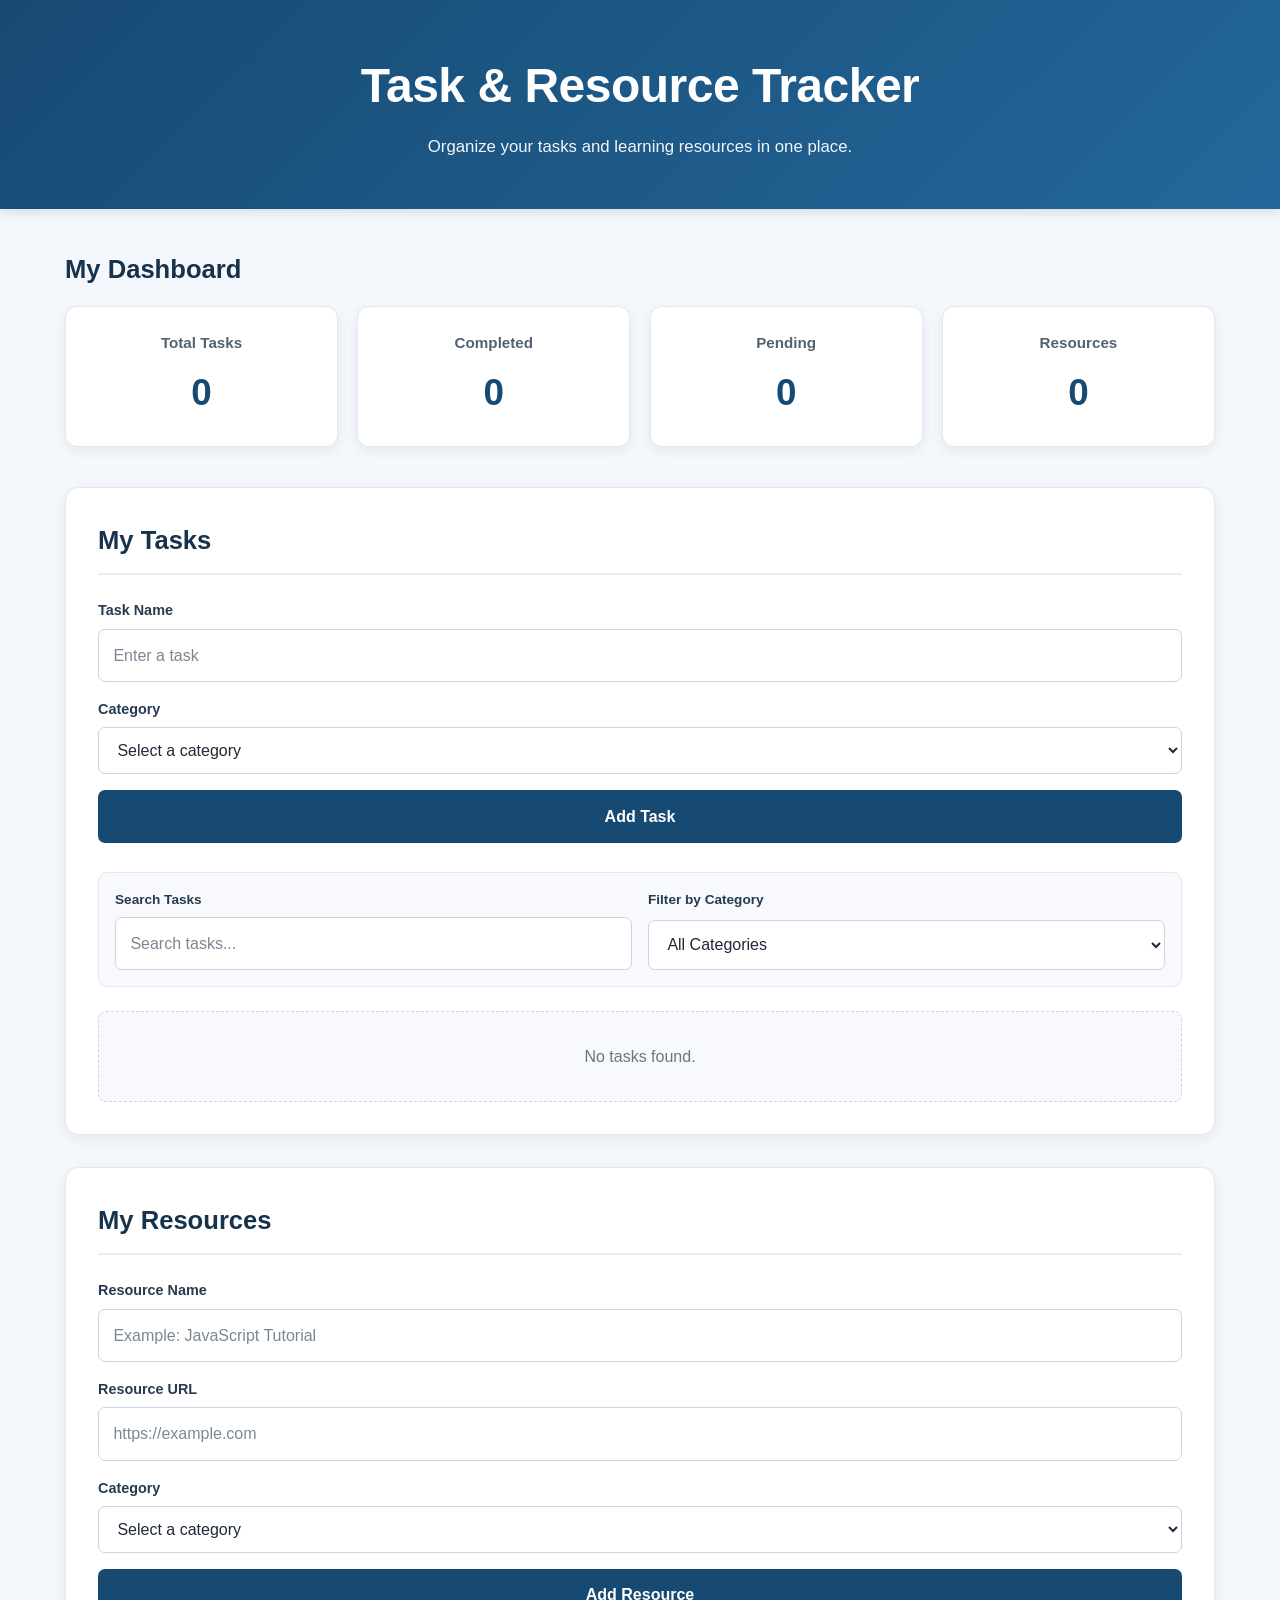
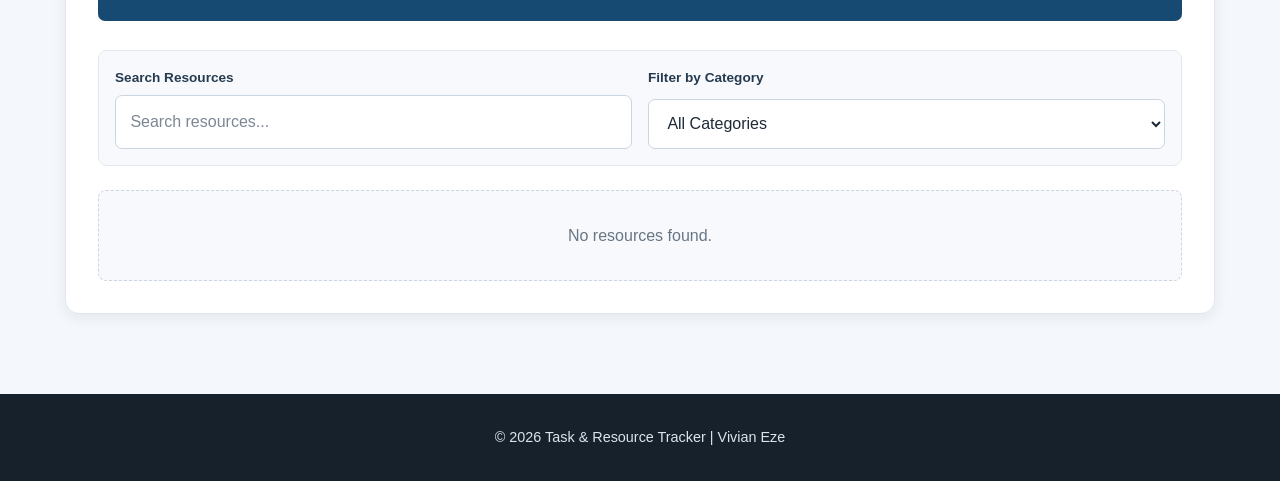
==== index.html @ 72e9c436 "Initial task and resource tracker" ====
<!DOCTYPE html>
<html lang="en">

<head>
    <meta charset="UTF-8">
    <meta name="viewport" content="width=device-width, initial-scale=1.0">
    <meta name="description" content="Task and Resource Tracker for organizing tasks and learning resources.">
    <meta name="author" content="Vivian Eze">
    <title>Task & Resource Tracker</title>

    <link rel="stylesheet" href="css/style.css">
</head>

<body>

    <header>
        <div class="container">
            <h1>Task & Resource Tracker</h1>
            <p>Organize your tasks and learning resources in one place.</p>
        </div>
    </header>

    <main class="container">
        <!-- Dashboard -->
<section class="dashboard" aria-labelledby="dashboard-heading">

    <h2 id="dashboard-heading">My Dashboard</h2>

    <div class="stats-grid">

        <article class="stat-card">
            <h3>Total Tasks</h3>
            <p id="total-tasks">0</p>
        </article>

        <article class="stat-card">
            <h3>Completed</h3>
            <p id="completed-tasks">0</p>
        </article>

        <article class="stat-card">
            <h3>Pending</h3>
            <p id="pending-tasks">0</p>
        </article>

        <article class="stat-card">
            <h3>Resources</h3>
            <p id="total-resources">0</p>
        </article>

    </div>

</section>

        <!-- Task Section -->
        <section class="tracker-section" aria-labelledby="tasks-heading">

            <h2 id="tasks-heading">My Tasks</h2>

            <form id="task-form">

                <div class="form-group">
                    <label for="task-name">Task Name</label>
                    <input type="text" id="task-name" name="task-name" placeholder="Enter a task" required>
                </div>

                <div class="form-group">
                    <label for="task-category">Category</label>
                    <select id="task-category" name="task-category" required>
                        <option value="">Select a category</option>
                        <option value="Programming">Programming</option>
                        <option value="Study">Study</option>
                        <option value="Project">Project</option>
                        <option value="Personal">Personal</option>
                    </select>
                </div>

                <button type="submit">Add Task</button>

            </form>

            <div class="filter-section">

                <div class="filter-control">
                    <label for="task-search">Search Tasks</label>
                    <input type="search" id="task-search" placeholder="Search tasks...">
                </div>

                <div class="filter-control">
                    <label for="category-filter">Filter by Category</label>

                    <select id="category-filter">
                        <option value="All">All Categories</option>
                        <option value="Programming">Programming</option>
                        <option value="Study">Study</option>
                        <option value="Project">Project</option>
                        <option value="Personal">Personal</option>
                    </select>
                </div>

            </div>

            <div id="task-list" class="card-grid">
                <!-- Tasks are added here by JavaScript -->
            </div>

        </section>


        <!-- Resource Section -->
        <section class="tracker-section" aria-labelledby="resources-heading">

            <h2 id="resources-heading">My Resources</h2>

            <form id="resource-form">

                <div class="form-group">
                    <label for="resource-name">Resource Name</label>
                    <input type="text" id="resource-name" name="resource-name"
                        placeholder="Example: JavaScript Tutorial" required>
                </div>

                <div class="form-group">
                    <label for="resource-url">Resource URL</label>
                    <input type="url" id="resource-url" name="resource-url" placeholder="https://example.com" required>
                </div>

                <div class="form-group">
                    <label for="resource-category">Category</label>
                    <select id="resource-category" name="resource-category" required>
                        <option value="">Select a category</option>
                        <option value="Programming">Programming</option>
                        <option value="Study">Study</option>
                        <option value="Project">Project</option>
                        <option value="Personal">Personal</option>
                    </select>
                </div>

                <button type="submit">Add Resource</button>

            </form>

            <div class="filter-section">

                <div class="filter-control">
                    <label for="resource-search">Search Resources</label>
                    <input type="search" id="resource-search" placeholder="Search resources...">
                </div>

                <div class="filter-control">
                    <label for="resource-filter">Filter by Category</label>

                    <select id="resource-filter">
                        <option value="All">All Categories</option>
                        <option value="Programming">Programming</option>
                        <option value="Study">Study</option>
                        <option value="Project">Project</option>
                        <option value="Personal">Personal</option>
                    </select>
                </div>

            </div>

            <div id="resource-list" class="card-grid">
                <!-- Resources are added here by JavaScript -->
            </div>

        </section>

    </main>

    <footer>
        <div class="container">
            <p>&copy; 2026 Task & Resource Tracker | Vivian Eze</p>
        </div>
    </footer>

    <script src="js/app.js"></script>
</body>

</html>
---- css/style.css ----
/* ========================================
   TASK & RESOURCE TRACKER
   Professional Responsive Design
   ======================================== */


/* ========================================
   RESET & BASE STYLES
   ======================================== */

* {
    box-sizing: border-box;
    margin: 0;
    padding: 0;
}

html {
    scroll-behavior: smooth;
}

body {
    font-family: "Segoe UI", Arial, sans-serif;
    line-height: 1.6;
    background: #f4f7fb;
    color: #1f2937;
    min-height: 100vh;
}


/* ========================================
   GENERAL ELEMENTS
   ======================================== */

button,
input,
select {
    font: inherit;
}

button {
    cursor: pointer;
}

a {
    color: inherit;
}

.container {
    width: min(92%, 1150px);
    margin: 0 auto;
}


/* ========================================
   HEADER
   ======================================== */

header {
    background: linear-gradient(135deg, #174a73, #23679a);
    color: white;
    padding: 3rem 0;
    text-align: center;
    box-shadow: 0 3px 12px rgba(0, 0, 0, 0.12);
}

header h1 {
    font-size: clamp(2rem, 5vw, 3rem);
    font-weight: 700;
    letter-spacing: -0.5px;
    margin-bottom: 0.6rem;
}

header p {
    max-width: 650px;
    margin: 0 auto;
    font-size: 1.05rem;
    opacity: 0.95;
}


/* ========================================
   MAIN CONTENT
   ======================================== */

main {
    padding: 2.5rem 0 3rem;
}


/* ========================================
   DASHBOARD
   ======================================== */

.dashboard {
    margin-bottom: 2.5rem;
}

.dashboard h2 {
    color: #17324d;
    font-size: 1.6rem;
    margin-bottom: 1rem;
}

.stats-grid {
    display: grid;
    grid-template-columns: repeat(4, 1fr);
    gap: 1.2rem;
}

.stat-card {
    background: white;
    padding: 1.5rem;
    border-radius: 12px;
    border: 1px solid #e1e8ef;
    box-shadow: 0 4px 12px rgba(24, 55, 80, 0.07);
    text-align: center;
    transition: transform 0.2s ease, box-shadow 0.2s ease;
}

.stat-card:hover {
    transform: translateY(-3px);
    box-shadow: 0 8px 18px rgba(24, 55, 80, 0.12);
}

.stat-card h3 {
    color: #526273;
    font-size: 0.95rem;
    font-weight: 600;
    margin-bottom: 0.5rem;
}

.stat-card p {
    color: #174a73;
    font-size: 2.3rem;
    font-weight: 700;
}


/* ========================================
   TRACKER SECTIONS
   ======================================== */

.tracker-section {
    background: white;
    padding: 2rem;
    margin-bottom: 2rem;
    border-radius: 14px;
    border: 1px solid #e1e8ef;
    box-shadow: 0 4px 14px rgba(24, 55, 80, 0.07);
}

.tracker-section h2 {
    color: #17324d;
    font-size: 1.6rem;
    margin-bottom: 1.5rem;
    padding-bottom: 0.75rem;
    border-bottom: 2px solid #e8eef4;
}


/* ========================================
   FORMS
   ======================================== */

form {
    display: grid;
    gap: 1rem;
    margin-bottom: 1.8rem;
}

.form-group {
    display: grid;
    gap: 0.4rem;
}

label {
    color: #263b50;
    font-size: 0.9rem;
    font-weight: 600;
}

input,
select {
    width: 100%;
    padding: 0.8rem 0.9rem;
    background: #fff;
    color: #1f2937;
    border: 1px solid #cbd5df;
    border-radius: 7px;
    transition: border-color 0.2s ease, box-shadow 0.2s ease;
}

input::placeholder {
    color: #7b8794;
}

input:hover,
select:hover {
    border-color: #8da3b8;
}

input:focus,
select:focus {
    outline: 3px solid rgba(35, 103, 154, 0.2);
    border-color: #23679a;
}


/* ========================================
   BUTTONS
   ======================================== */

form button {
    width: 100%;
    padding: 0.85rem 1rem;
    background: #174a73;
    color: white;
    border: none;
    border-radius: 7px;
    font-weight: 600;
    transition: background 0.2s ease, transform 0.15s ease;
}

form button:hover {
    background: #103b5c;
}

form button:active {
    transform: scale(0.99);
}

button:focus-visible,
a:focus-visible {
    outline: 3px solid #f4a261;
    outline-offset: 3px;
}


/* ========================================
   SEARCH & FILTERS
   ======================================== */

.filter-section {
    display: grid;
    grid-template-columns: 1fr 1fr;
    gap: 1rem;
    margin-bottom: 1.5rem;
    padding: 1rem;
    background: #f7f9fc;
    border: 1px solid #e2e8ef;
    border-radius: 9px;
}

.filter-control {
    display: grid;
    gap: 0.4rem;
}

.filter-control label {
    font-size: 0.85rem;
}

.filter-control input,
.filter-control select {
    background: white;
}


/* ========================================
   CARDS
   ======================================== */

.card-grid {
    display: grid;
    grid-template-columns: repeat(auto-fit, minmax(250px, 1fr));
    gap: 1.2rem;
}

.card {
    display: flex;
    flex-direction: column;
    min-height: 180px;
    padding: 1.3rem;
    background: #ffffff;
    border: 1px solid #dce4eb;
    border-radius: 10px;
    box-shadow: 0 2px 7px rgba(24, 55, 80, 0.05);
    transition: transform 0.2s ease, box-shadow 0.2s ease;
}

.card:hover {
    transform: translateY(-2px);
    box-shadow: 0 7px 16px rgba(24, 55, 80, 0.1);
}

.card h3 {
    color: #174a73;
    font-size: 1.1rem;
    margin-bottom: 0.5rem;
    overflow-wrap: anywhere;
}

.card p {
    color: #526273;
    font-size: 0.9rem;
    margin-bottom: 0.35rem;
}

.card-actions {
    display: flex;
    gap: 0.6rem;
    margin-top: auto;
    padding-top: 1rem;
}

.card-actions button {
    flex: 1;
    padding: 0.65rem 0.8rem;
    border: none;
    border-radius: 6px;
    color: white;
    font-size: 0.85rem;
    font-weight: 600;
    transition: opacity 0.2s ease, transform 0.15s ease;
}

.card-actions button:hover {
    opacity: 0.9;
}

.card-actions button:active {
    transform: scale(0.98);
}


/* ========================================
   TASK STATUS
   ======================================== */

.complete-button {
    background: #2f6f61;
}

.complete-button:hover {
    background: #24584d;
}

.delete-button {
    background: #9b3030;
}

.delete-button:hover {
    background: #782525;
}

.completed {
    opacity: 0.7;
    background: #f4f8f6;
}

.completed h3 {
    text-decoration: line-through;
}


/* ========================================
   RESOURCE LINKS
   ======================================== */

.resource-link {
    display: inline-block;
    width: fit-content;
    margin-top: 0.5rem;
    color: #1769aa;
    font-weight: 600;
    text-decoration: none;
}

.resource-link:hover {
    text-decoration: underline;
}


/* ========================================
   EMPTY RESULTS
   ======================================== */

.empty-message {
    grid-column: 1 / -1;
    padding: 2rem;
    text-align: center;
    color: #687684;
    background: #f7f9fc;
    border: 1px dashed #cbd5df;
    border-radius: 8px;
}


/* ========================================
   FOOTER
   ======================================== */

footer {
    padding: 2rem 0;
    background: #17212b;
    color: #dce4eb;
    text-align: center;
}

footer p {
    font-size: 0.9rem;
}


/* ========================================
   TABLET RESPONSIVENESS
   ======================================== */

@media (max-width: 850px) {

    .stats-grid {
        grid-template-columns: repeat(2, 1fr);
    }

    .filter-section {
        grid-template-columns: 1fr;
    }
}


/* ========================================
   MOBILE RESPONSIVENESS
   ======================================== */

@media (max-width: 600px) {

    .container {
        width: min(94%, 1150px);
    }

    header {
        padding: 2.2rem 0;
    }

    header h1 {
        font-size: 2rem;
    }

    header p {
        font-size: 0.95rem;
    }

    main {
        padding: 1.5rem 0 2rem;
    }

    .stats-grid {
        grid-template-columns: repeat(2, 1fr);
        gap: 0.8rem;
    }

    .stat-card {
        padding: 1.1rem 0.7rem;
    }

    .stat-card h3 {
        font-size: 0.82rem;
    }

    .stat-card p {
        font-size: 1.8rem;
    }

    .tracker-section {
        padding: 1.25rem;
        margin-bottom: 1.5rem;
    }

    .tracker-section h2 {
        font-size: 1.35rem;
    }

    .card-grid {
        grid-template-columns: 1fr;
    }

    .card-actions {
        flex-direction: column;
    }

    .card-actions button {
        width: 100%;
    }

    footer {
        padding: 1.5rem 0;
    }
}


/* ========================================
   VERY SMALL SCREENS
   ======================================== */

@media (max-width: 380px) {

    .stats-grid {
        grid-template-columns: 1fr;
    }

    .stat-card {
        padding: 1rem;
    }

    header h1 {
        font-size: 1.7rem;
    }
}


/* ========================================
   REDUCED MOTION
   ======================================== */

@media (prefers-reduced-motion: reduce) {

    html {
        scroll-behavior: auto;
    }

    *,
    *::before,
    *::after {
        transition: none !important;
    }
}
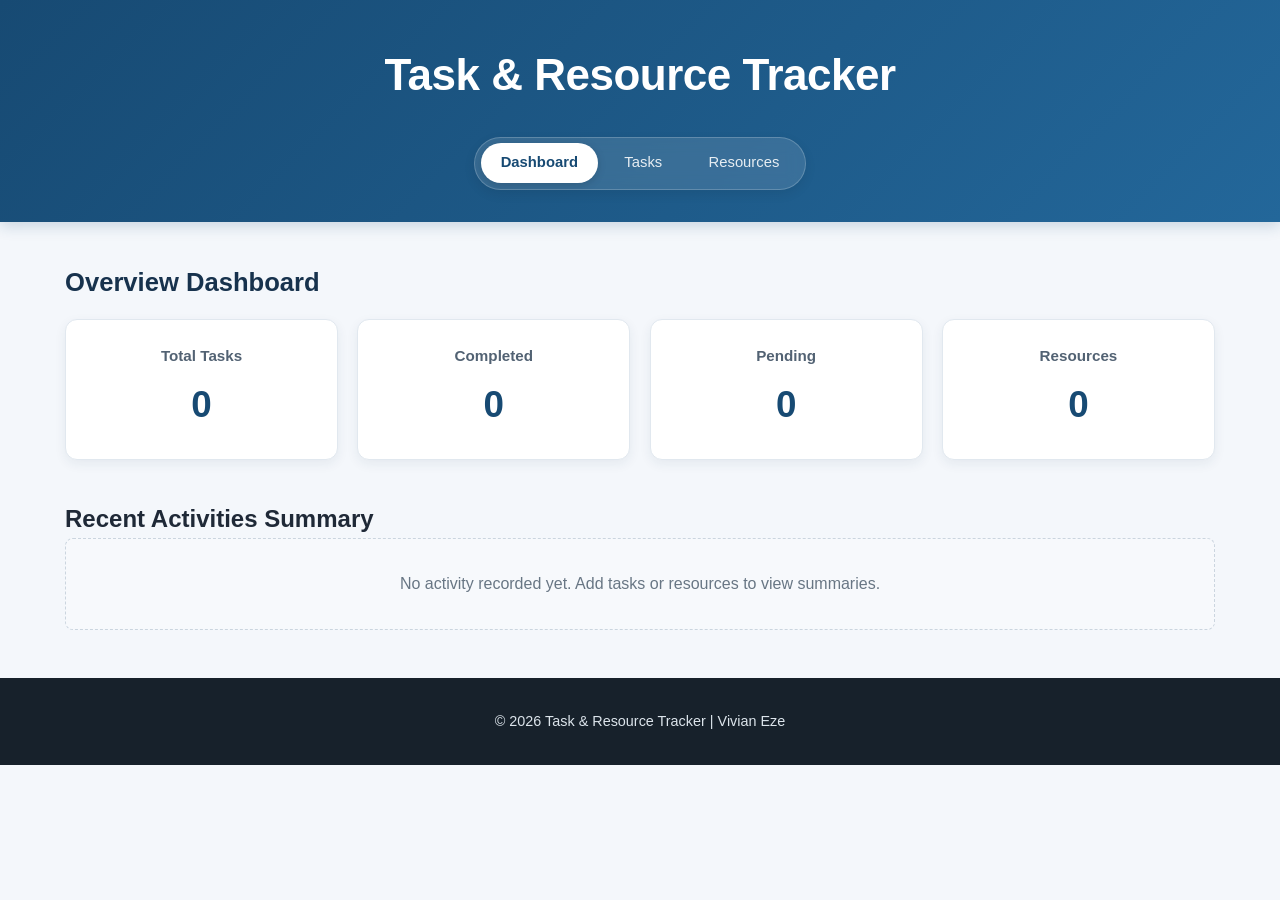
==== commit a3615b6b: "push" ====
--- a/index.html
+++ b/index.html
@@ -4,10 +4,9 @@
 <head>
     <meta charset="UTF-8">
     <meta name="viewport" content="width=device-width, initial-scale=1.0">
-    <meta name="description" content="Task and Resource Tracker for organizing tasks and learning resources.">
+    <meta name="description" content="Dashboard overview for Task & Resource Tracker.">
     <meta name="author" content="Vivian Eze">
-    <title>Task & Resource Tracker</title>
-
+    <title>Dashboard - Task & Resource Tracker</title>
     <link rel="stylesheet" href="css/style.css">
 </head>
 
@@ -16,157 +15,43 @@
     <header>
         <div class="container">
             <h1>Task & Resource Tracker</h1>
-            <p>Organize your tasks and learning resources in one place.</p>
+            <nav>
+                <a href="index.html" class="active">Dashboard</a>
+                <a href="tasks.html">Tasks</a>
+                <a href="resources.html">Resources</a>
+            </nav>
         </div>
     </header>
 
     <main class="container">
-        <!-- Dashboard -->
-<section class="dashboard" aria-labelledby="dashboard-heading">
-
-    <h2 id="dashboard-heading">My Dashboard</h2>
-
-    <div class="stats-grid">
-
-        <article class="stat-card">
-            <h3>Total Tasks</h3>
-            <p id="total-tasks">0</p>
-        </article>
-
-        <article class="stat-card">
-            <h3>Completed</h3>
-            <p id="completed-tasks">0</p>
-        </article>
-
-        <article class="stat-card">
-            <h3>Pending</h3>
-            <p id="pending-tasks">0</p>
-        </article>
-
-        <article class="stat-card">
-            <h3>Resources</h3>
-            <p id="total-resources">0</p>
-        </article>
-
-    </div>
-
-</section>
-
-        <!-- Task Section -->
-        <section class="tracker-section" aria-labelledby="tasks-heading">
-
-            <h2 id="tasks-heading">My Tasks</h2>
-
-            <form id="task-form">
-
-                <div class="form-group">
-                    <label for="task-name">Task Name</label>
-                    <input type="text" id="task-name" name="task-name" placeholder="Enter a task" required>
-                </div>
-
-                <div class="form-group">
-                    <label for="task-category">Category</label>
-                    <select id="task-category" name="task-category" required>
-                        <option value="">Select a category</option>
-                        <option value="Programming">Programming</option>
-                        <option value="Study">Study</option>
-                        <option value="Project">Project</option>
-                        <option value="Personal">Personal</option>
-                    </select>
-                </div>
-
-                <button type="submit">Add Task</button>
-
-            </form>
-
-            <div class="filter-section">
-
-                <div class="filter-control">
-                    <label for="task-search">Search Tasks</label>
-                    <input type="search" id="task-search" placeholder="Search tasks...">
-                </div>
-
-                <div class="filter-control">
-                    <label for="category-filter">Filter by Category</label>
-
-                    <select id="category-filter">
-                        <option value="All">All Categories</option>
-                        <option value="Programming">Programming</option>
-                        <option value="Study">Study</option>
-                        <option value="Project">Project</option>
-                        <option value="Personal">Personal</option>
-                    </select>
-                </div>
-
+        <section class="dashboard" aria-labelledby="dashboard-heading">
+            <h2 id="dashboard-heading">Overview Dashboard</h2>
+            <div class="stats-grid">
+                <article class="stat-card">
+                    <h3>Total Tasks</h3>
+                    <p id="total-tasks">0</p>
+                </article>
+                <article class="stat-card">
+                    <h3>Completed</h3>
+                    <p id="completed-tasks">0</p>
+                </article>
+                <article class="stat-card">
+                    <h3>Pending</h3>
+                    <p id="pending-tasks">0</p>
+                </article>
+                <article class="stat-card">
+                    <h3>Resources</h3>
+                    <p id="total-resources">0</p>
+                </article>
             </div>
-
-            <div id="task-list" class="card-grid">
-                <!-- Tasks are added here by JavaScript -->
-            </div>
-
         </section>
 
-
-        <!-- Resource Section -->
-        <section class="tracker-section" aria-labelledby="resources-heading">
-
-            <h2 id="resources-heading">My Resources</h2>
-
-            <form id="resource-form">
-
-                <div class="form-group">
-                    <label for="resource-name">Resource Name</label>
-                    <input type="text" id="resource-name" name="resource-name"
-                        placeholder="Example: JavaScript Tutorial" required>
-                </div>
-
-                <div class="form-group">
-                    <label for="resource-url">Resource URL</label>
-                    <input type="url" id="resource-url" name="resource-url" placeholder="https://example.com" required>
-                </div>
-
-                <div class="form-group">
-                    <label for="resource-category">Category</label>
-                    <select id="resource-category" name="resource-category" required>
-                        <option value="">Select a category</option>
-                        <option value="Programming">Programming</option>
-                        <option value="Study">Study</option>
-                        <option value="Project">Project</option>
-                        <option value="Personal">Personal</option>
-                    </select>
-                </div>
-
-                <button type="submit">Add Resource</button>
-
-            </form>
-
-            <div class="filter-section">
-
-                <div class="filter-control">
-                    <label for="resource-search">Search Resources</label>
-                    <input type="search" id="resource-search" placeholder="Search resources...">
-                </div>
-
-                <div class="filter-control">
-                    <label for="resource-filter">Filter by Category</label>
-
-                    <select id="resource-filter">
-                        <option value="All">All Categories</option>
-                        <option value="Programming">Programming</option>
-                        <option value="Study">Study</option>
-                        <option value="Project">Project</option>
-                        <option value="Personal">Personal</option>
-                    </select>
-                </div>
-
+        <section class="recent-summary">
+            <h2>Recent Activities Summary</h2>
+            <div id="summary-content" class="card-grid">
+                <!-- Dynamically populated via JavaScript -->
             </div>
-
-            <div id="resource-list" class="card-grid">
-                <!-- Resources are added here by JavaScript -->
-            </div>
-
         </section>
-
     </main>
 
     <footer>
--- a/css/style.css
+++ b/css/style.css
@@ -52,29 +52,84 @@
 
 
 /* ========================================
-   HEADER
+   HEADER & NAVIGATION
    ======================================== */
 
 header {
     background: linear-gradient(135deg, #174a73, #23679a);
     color: white;
-    padding: 3rem 0;
+    padding: 2.5rem 0 2rem;
+    box-shadow: 0 4px 14px rgba(23, 74, 115, 0.2);
+    position: sticky;
+    top: 0;
+    z-index: 1000;
+}
+
+header .container {
+    display: flex;
+    flex-direction: column;
+    align-items: center;
+    gap: 1.25rem;
+}
+
+.header-content {
     text-align: center;
-    box-shadow: 0 3px 12px rgba(0, 0, 0, 0.12);
 }
 
 header h1 {
-    font-size: clamp(2rem, 5vw, 3rem);
+    font-size: clamp(1.8rem, 4vw, 2.75rem);
     font-weight: 700;
     letter-spacing: -0.5px;
-    margin-bottom: 0.6rem;
+    margin-bottom: 0.4rem;
 }
 
 header p {
     max-width: 650px;
     margin: 0 auto;
     font-size: 1.05rem;
-    opacity: 0.95;
+    color: rgba(255, 255, 255, 0.9);
+}
+
+/* Glassmorphism Navigation Bar */
+header nav {
+    display: inline-flex;
+    align-items: center;
+    gap: 0.4rem;
+    background: rgba(255, 255, 255, 0.12);
+    backdrop-filter: blur(8px);
+    -webkit-backdrop-filter: blur(8px);
+    padding: 0.35rem;
+    border-radius: 9999px;
+    border: 1px solid rgba(255, 255, 255, 0.2);
+    box-shadow: 0 4px 12px rgba(0, 0, 0, 0.08);
+}
+
+/* Nav Link Buttons */
+header nav a {
+    color: rgba(255, 255, 255, 0.88);
+    text-decoration: none;
+    font-weight: 500;
+    font-size: 0.925rem;
+    padding: 0.5rem 1.25rem;
+    border-radius: 9999px;
+    transition: all 0.25s cubic-bezier(0.4, 0, 0.2, 1);
+    display: inline-flex;
+    align-items: center;
+    justify-content: center;
+}
+
+/* Hover State */
+header nav a:hover {
+    color: #ffffff;
+    background: rgba(255, 255, 255, 0.18);
+}
+
+/* Active Page Pill Highlight */
+header nav a.active {
+    color: #174a73;
+    background: #ffffff;
+    font-weight: 600;
+    box-shadow: 0 2px 8px rgba(0, 0, 0, 0.15);
 }
 
 
@@ -248,7 +303,7 @@
     padding: 1rem;
     background: #f7f9fc;
     border: 1px solid #e2e8ef;
-    border-radius: 9px;
+    border-radius: 99px;
 }
 
 .filter-control {
@@ -439,15 +494,17 @@
     }
 
     header {
-        padding: 2.2rem 0;
-    }
-
-    header h1 {
-        font-size: 2rem;
-    }
-
-    header p {
-        font-size: 0.95rem;
+        padding: 1.8rem 0 1.5rem;
+    }
+
+    header nav {
+        width: 100%;
+        justify-content: center;
+    }
+
+    header nav a {
+        padding: 0.45rem 0.9rem;
+        font-size: 0.85rem;
     }
 
     main {
@@ -513,7 +570,7 @@
     }
 
     header h1 {
-        font-size: 1.7rem;
+        font-size: 1.6rem;
     }
 }
 
